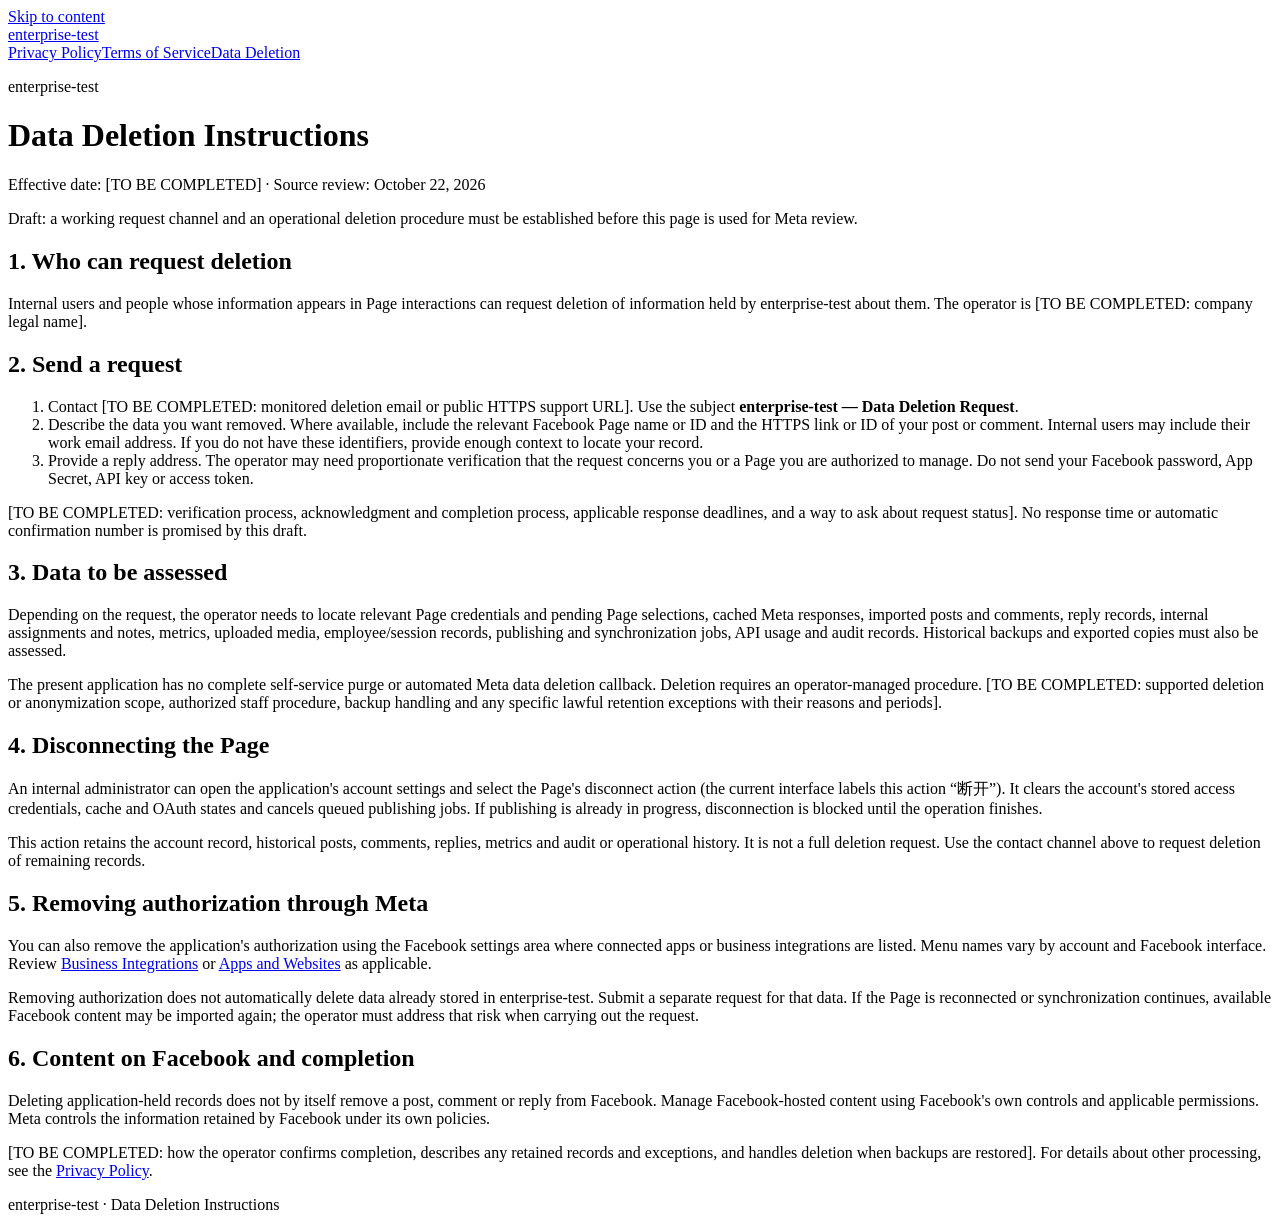
==== data-deletion.html @ a6639206 "Add data-deletion.html for enterprise-test legal website" ====
<!doctype html>
<html lang="en"><head><meta charset="utf-8"><meta name="viewport" content="width=device-width,initial-scale=1"><meta name="description" content="How to request deletion of data held by enterprise-test."><meta name="referrer" content="no-referrer"><title>Data Deletion Instructions | enterprise-test</title><link rel="stylesheet" href="styles.css"></head>
<body><a class="skip" href="https://vincentfeng666.github.io/enterprise-test-legal/data-deletion.html#main">Skip to content</a><header><a class="brand" href="https://vincentfeng666.github.io/enterprise-test-legal/">enterprise-test</a><nav aria-label="Legal pages"><a href="https://vincentfeng666.github.io/enterprise-test-legal/privacy-policy.html">Privacy Policy</a><a href="https://vincentfeng666.github.io/enterprise-test-legal/terms-of-service.html">Terms of Service</a><a aria-current="page" href="https://vincentfeng666.github.io/enterprise-test-legal/data-deletion.html">Data Deletion</a></nav></header>
<main id="main"><p class="eyebrow">enterprise-test</p><h1>Data Deletion Instructions</h1><p class="meta">Effective date: <span class="todo">[TO BE COMPLETED]</span> · Source review: October 22, 2026</p><p class="notice">Draft: a working request channel and an operational deletion procedure must be established before this page is used for Meta review.</p>
<h2>1. Who can request deletion</h2><p>Internal users and people whose information appears in Page interactions can request deletion of information held by enterprise-test about them. The operator is <span class="todo">[TO BE COMPLETED: company legal name]</span>.</p>
<h2>2. Send a request</h2><ol><li>Contact <span class="todo">[TO BE COMPLETED: monitored deletion email or public HTTPS support URL]</span>. Use the subject <strong>enterprise-test — Data Deletion Request</strong>.</li><li>Describe the data you want removed. Where available, include the relevant Facebook Page name or ID and the HTTPS link or ID of your post or comment. Internal users may include their work email address. If you do not have these identifiers, provide enough context to locate your record.</li><li>Provide a reply address. The operator may need proportionate verification that the request concerns you or a Page you are authorized to manage. Do not send your Facebook password, App Secret, API key or access token.</li></ol><p><span class="todo">[TO BE COMPLETED: verification process, acknowledgment and completion process, applicable response deadlines, and a way to ask about request status]</span>. No response time or automatic confirmation number is promised by this draft.</p>
<h2>3. Data to be assessed</h2><p>Depending on the request, the operator needs to locate relevant Page credentials and pending Page selections, cached Meta responses, imported posts and comments, reply records, internal assignments and notes, metrics, uploaded media, employee/session records, publishing and synchronization jobs, API usage and audit records. Historical backups and exported copies must also be assessed.</p><p>The present application has no complete self-service purge or automated Meta data deletion callback. Deletion requires an operator-managed procedure. <span class="todo">[TO BE COMPLETED: supported deletion or anonymization scope, authorized staff procedure, backup handling and any specific lawful retention exceptions with their reasons and periods]</span>.</p>
<h2>4. Disconnecting the Page</h2><p>An internal administrator can open the application's account settings and select the Page's disconnect action (the current interface labels this action “断开”). It clears the account's stored access credentials, cache and OAuth states and cancels queued publishing jobs. If publishing is already in progress, disconnection is blocked until the operation finishes.</p><p>This action retains the account record, historical posts, comments, replies, metrics and audit or operational history. It is not a full deletion request. Use the contact channel above to request deletion of remaining records.</p>
<h2>5. Removing authorization through Meta</h2><p>You can also remove the application's authorization using the Facebook settings area where connected apps or business integrations are listed. Menu names vary by account and Facebook interface. Review <a href="https://www.facebook.com/settings?tab=business_tools">Business Integrations</a> or <a href="https://www.facebook.com/settings?tab=applications">Apps and Websites</a> as applicable.</p><p>Removing authorization does not automatically delete data already stored in enterprise-test. Submit a separate request for that data. If the Page is reconnected or synchronization continues, available Facebook content may be imported again; the operator must address that risk when carrying out the request.</p>
<h2>6. Content on Facebook and completion</h2><p>Deleting application-held records does not by itself remove a post, comment or reply from Facebook. Manage Facebook-hosted content using Facebook's own controls and applicable permissions. Meta controls the information retained by Facebook under its own policies.</p><p><span class="todo">[TO BE COMPLETED: how the operator confirms completion, describes any retained records and exceptions, and handles deletion when backups are restored]</span>. For details about other processing, see the <a href="https://vincentfeng666.github.io/enterprise-test-legal/privacy-policy.html">Privacy Policy</a>.</p></main><footer>enterprise-test · Data Deletion Instructions</footer></body></html>
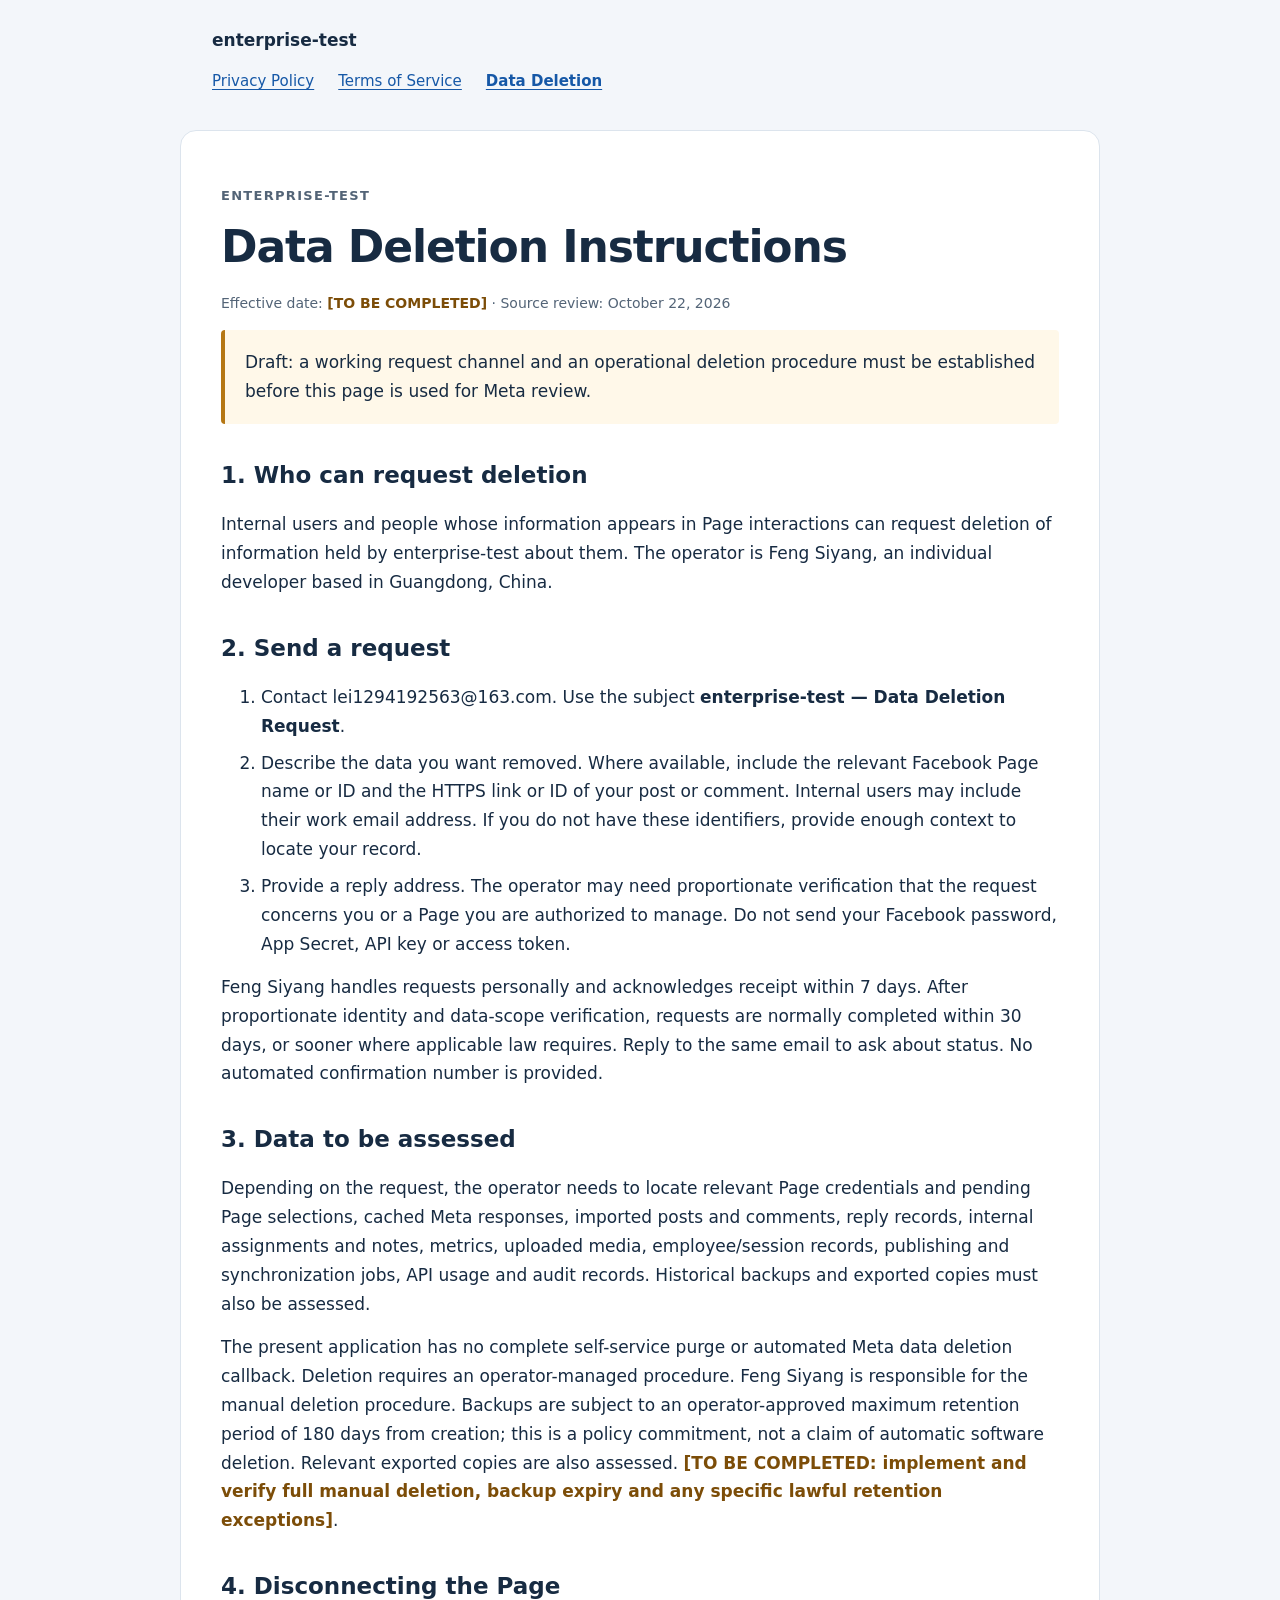
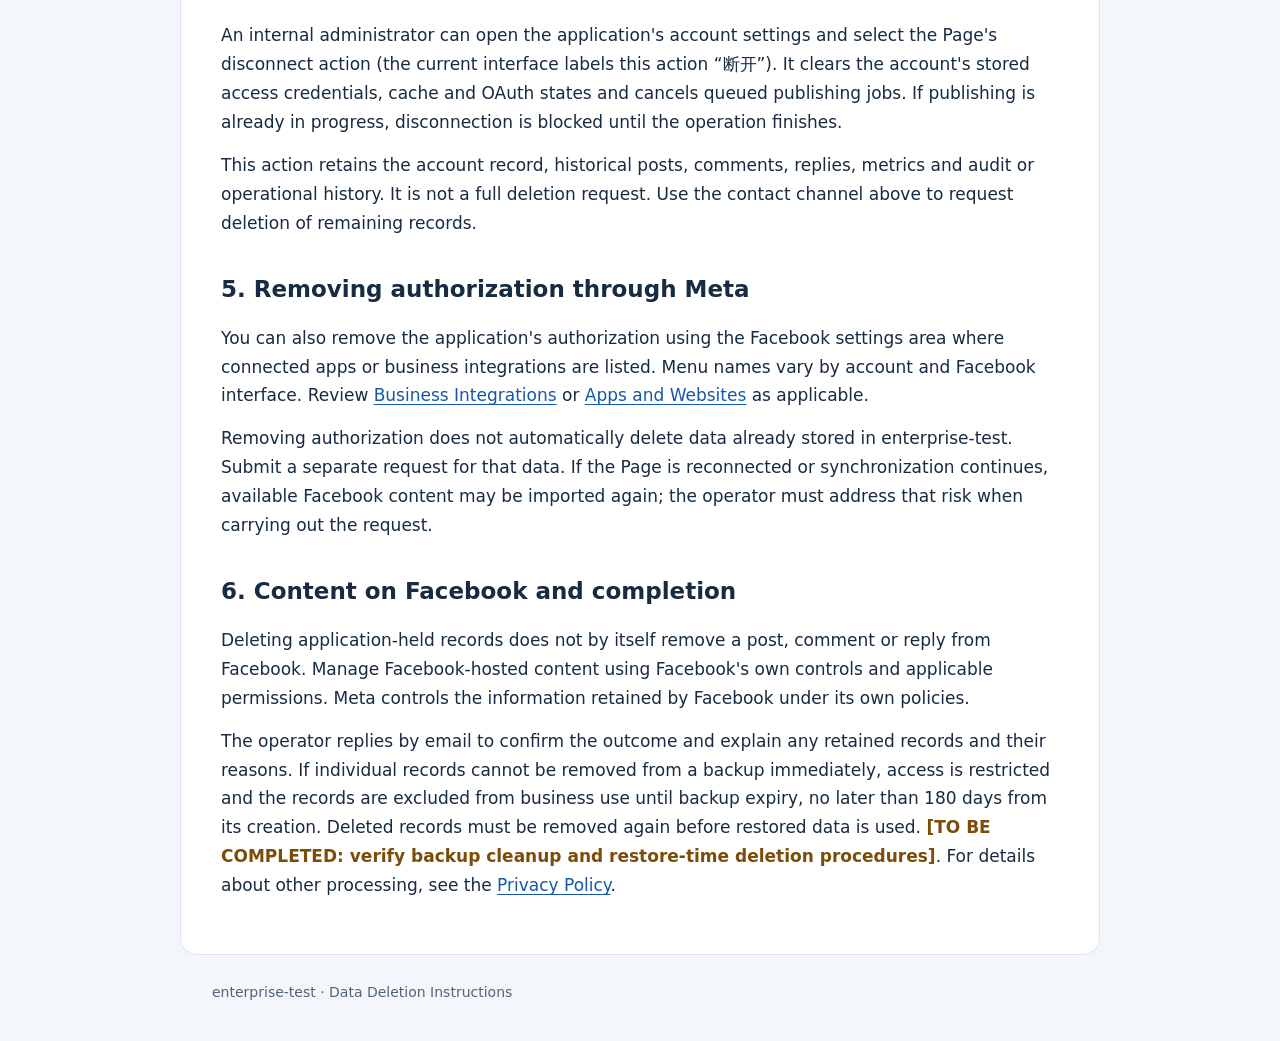
==== commit a001298f: "Fill confirmed individual operator, hosting and deletion policy details" ====
--- a/data-deletion.html
+++ b/data-deletion.html
@@ -2,9 +2,9 @@
 <html lang="en"><head><meta charset="utf-8"><meta name="viewport" content="width=device-width,initial-scale=1"><meta name="description" content="How to request deletion of data held by enterprise-test."><meta name="referrer" content="no-referrer"><title>Data Deletion Instructions | enterprise-test</title><link rel="stylesheet" href="styles.css"></head>
 <body><a class="skip" href="https://vincentfeng666.github.io/enterprise-test-legal/data-deletion.html#main">Skip to content</a><header><a class="brand" href="https://vincentfeng666.github.io/enterprise-test-legal/">enterprise-test</a><nav aria-label="Legal pages"><a href="https://vincentfeng666.github.io/enterprise-test-legal/privacy-policy.html">Privacy Policy</a><a href="https://vincentfeng666.github.io/enterprise-test-legal/terms-of-service.html">Terms of Service</a><a aria-current="page" href="https://vincentfeng666.github.io/enterprise-test-legal/data-deletion.html">Data Deletion</a></nav></header>
 <main id="main"><p class="eyebrow">enterprise-test</p><h1>Data Deletion Instructions</h1><p class="meta">Effective date: <span class="todo">[TO BE COMPLETED]</span> · Source review: October 22, 2026</p><p class="notice">Draft: a working request channel and an operational deletion procedure must be established before this page is used for Meta review.</p>
-<h2>1. Who can request deletion</h2><p>Internal users and people whose information appears in Page interactions can request deletion of information held by enterprise-test about them. The operator is <span class="todo">[TO BE COMPLETED: company legal name]</span>.</p>
-<h2>2. Send a request</h2><ol><li>Contact <span class="todo">[TO BE COMPLETED: monitored deletion email or public HTTPS support URL]</span>. Use the subject <strong>enterprise-test — Data Deletion Request</strong>.</li><li>Describe the data you want removed. Where available, include the relevant Facebook Page name or ID and the HTTPS link or ID of your post or comment. Internal users may include their work email address. If you do not have these identifiers, provide enough context to locate your record.</li><li>Provide a reply address. The operator may need proportionate verification that the request concerns you or a Page you are authorized to manage. Do not send your Facebook password, App Secret, API key or access token.</li></ol><p><span class="todo">[TO BE COMPLETED: verification process, acknowledgment and completion process, applicable response deadlines, and a way to ask about request status]</span>. No response time or automatic confirmation number is promised by this draft.</p>
-<h2>3. Data to be assessed</h2><p>Depending on the request, the operator needs to locate relevant Page credentials and pending Page selections, cached Meta responses, imported posts and comments, reply records, internal assignments and notes, metrics, uploaded media, employee/session records, publishing and synchronization jobs, API usage and audit records. Historical backups and exported copies must also be assessed.</p><p>The present application has no complete self-service purge or automated Meta data deletion callback. Deletion requires an operator-managed procedure. <span class="todo">[TO BE COMPLETED: supported deletion or anonymization scope, authorized staff procedure, backup handling and any specific lawful retention exceptions with their reasons and periods]</span>.</p>
+<h2>1. Who can request deletion</h2><p>Internal users and people whose information appears in Page interactions can request deletion of information held by enterprise-test about them. The operator is Feng Siyang, an individual developer based in Guangdong, China.</p>
+<h2>2. Send a request</h2><ol><li>Contact lei1294192563@163.com. Use the subject <strong>enterprise-test — Data Deletion Request</strong>.</li><li>Describe the data you want removed. Where available, include the relevant Facebook Page name or ID and the HTTPS link or ID of your post or comment. Internal users may include their work email address. If you do not have these identifiers, provide enough context to locate your record.</li><li>Provide a reply address. The operator may need proportionate verification that the request concerns you or a Page you are authorized to manage. Do not send your Facebook password, App Secret, API key or access token.</li></ol><p>Feng Siyang handles requests personally and acknowledges receipt within 7 days. After proportionate identity and data-scope verification, requests are normally completed within 30 days, or sooner where applicable law requires. Reply to the same email to ask about status. No automated confirmation number is provided.</p>
+<h2>3. Data to be assessed</h2><p>Depending on the request, the operator needs to locate relevant Page credentials and pending Page selections, cached Meta responses, imported posts and comments, reply records, internal assignments and notes, metrics, uploaded media, employee/session records, publishing and synchronization jobs, API usage and audit records. Historical backups and exported copies must also be assessed.</p><p>The present application has no complete self-service purge or automated Meta data deletion callback. Deletion requires an operator-managed procedure. Feng Siyang is responsible for the manual deletion procedure. Backups are subject to an operator-approved maximum retention period of 180 days from creation; this is a policy commitment, not a claim of automatic software deletion. Relevant exported copies are also assessed. <span class="todo">[TO BE COMPLETED: implement and verify full manual deletion, backup expiry and any specific lawful retention exceptions]</span>.</p>
 <h2>4. Disconnecting the Page</h2><p>An internal administrator can open the application's account settings and select the Page's disconnect action (the current interface labels this action “断开”). It clears the account's stored access credentials, cache and OAuth states and cancels queued publishing jobs. If publishing is already in progress, disconnection is blocked until the operation finishes.</p><p>This action retains the account record, historical posts, comments, replies, metrics and audit or operational history. It is not a full deletion request. Use the contact channel above to request deletion of remaining records.</p>
 <h2>5. Removing authorization through Meta</h2><p>You can also remove the application's authorization using the Facebook settings area where connected apps or business integrations are listed. Menu names vary by account and Facebook interface. Review <a href="https://www.facebook.com/settings?tab=business_tools">Business Integrations</a> or <a href="https://www.facebook.com/settings?tab=applications">Apps and Websites</a> as applicable.</p><p>Removing authorization does not automatically delete data already stored in enterprise-test. Submit a separate request for that data. If the Page is reconnected or synchronization continues, available Facebook content may be imported again; the operator must address that risk when carrying out the request.</p>
-<h2>6. Content on Facebook and completion</h2><p>Deleting application-held records does not by itself remove a post, comment or reply from Facebook. Manage Facebook-hosted content using Facebook's own controls and applicable permissions. Meta controls the information retained by Facebook under its own policies.</p><p><span class="todo">[TO BE COMPLETED: how the operator confirms completion, describes any retained records and exceptions, and handles deletion when backups are restored]</span>. For details about other processing, see the <a href="https://vincentfeng666.github.io/enterprise-test-legal/privacy-policy.html">Privacy Policy</a>.</p></main><footer>enterprise-test · Data Deletion Instructions</footer></body></html>
+<h2>6. Content on Facebook and completion</h2><p>Deleting application-held records does not by itself remove a post, comment or reply from Facebook. Manage Facebook-hosted content using Facebook's own controls and applicable permissions. Meta controls the information retained by Facebook under its own policies.</p><p>The operator replies by email to confirm the outcome and explain any retained records and their reasons. If individual records cannot be removed from a backup immediately, access is restricted and the records are excluded from business use until backup expiry, no later than 180 days from its creation. Deleted records must be removed again before restored data is used. <span class="todo">[TO BE COMPLETED: verify backup cleanup and restore-time deletion procedures]</span>. For details about other processing, see the <a href="https://vincentfeng666.github.io/enterprise-test-legal/privacy-policy.html">Privacy Policy</a>.</p></main><footer>enterprise-test · Data Deletion Instructions</footer></body></html>
--- a/styles.css
+++ b/styles.css
@@ -0,0 +1 @@
+:root{color-scheme:light;--ink:#172b42;--muted:#536477;--line:#dce4ed;--accent:#1658a7}*{box-sizing:border-box}body{margin:0;background:#f3f6fa;color:var(--ink);font:17px/1.7 system-ui,-apple-system,BlinkMacSystemFont,"Segoe UI",sans-serif}a{color:var(--accent);text-underline-offset:3px}a:focus-visible{outline:3px solid #e49b28;outline-offset:5px}header,main,footer{max-width:920px;margin:auto;padding:26px 32px}.brand{font-weight:750;text-decoration:none;color:var(--ink)}nav{display:flex;flex-wrap:wrap;gap:10px 24px;margin-top:14px;font-size:15px}nav a[aria-current=page]{font-weight:750}main{background:white;border:1px solid var(--line);border-radius:16px;padding:40px;margin-top:10px}h1{font-size:clamp(30px,5vw,44px);line-height:1.2;letter-spacing:-.025em;margin:8px 0 18px}h2{font-size:23px;line-height:1.35;margin-top:36px}p,ul,ol{margin:14px 0}li{margin:8px 0}.eyebrow{font-size:13px;font-weight:750;letter-spacing:.1em;text-transform:uppercase;color:var(--muted)}.meta,footer{font-size:14px;color:var(--muted)}.notice{padding:18px 20px;border-left:4px solid #b57714;background:#fff8e9;border-radius:4px}.todo{font-weight:650;color:#7c4d08;overflow-wrap:anywhere}.cards{display:grid;gap:16px;margin:26px 0}.card{display:block;border:1px solid var(--line);border-radius:10px;padding:20px;text-decoration:none}.card strong{display:block;font-size:20px}.card span{color:var(--muted)}.skip{position:absolute;left:-9999px}.skip:focus{left:16px;top:12px;background:white;padding:8px;z-index:1}footer{padding-bottom:36px}@media(max-width:600px){header,footer{padding:22px 20px}main{margin:0 12px;padding:26px 20px;border-radius:10px}body{font-size:16px}h2{font-size:21px}nav{gap:9px 16px}}@media print{body{background:white}header,footer{display:none}main{border:0;max-width:none;padding:0}.notice{background:none}}
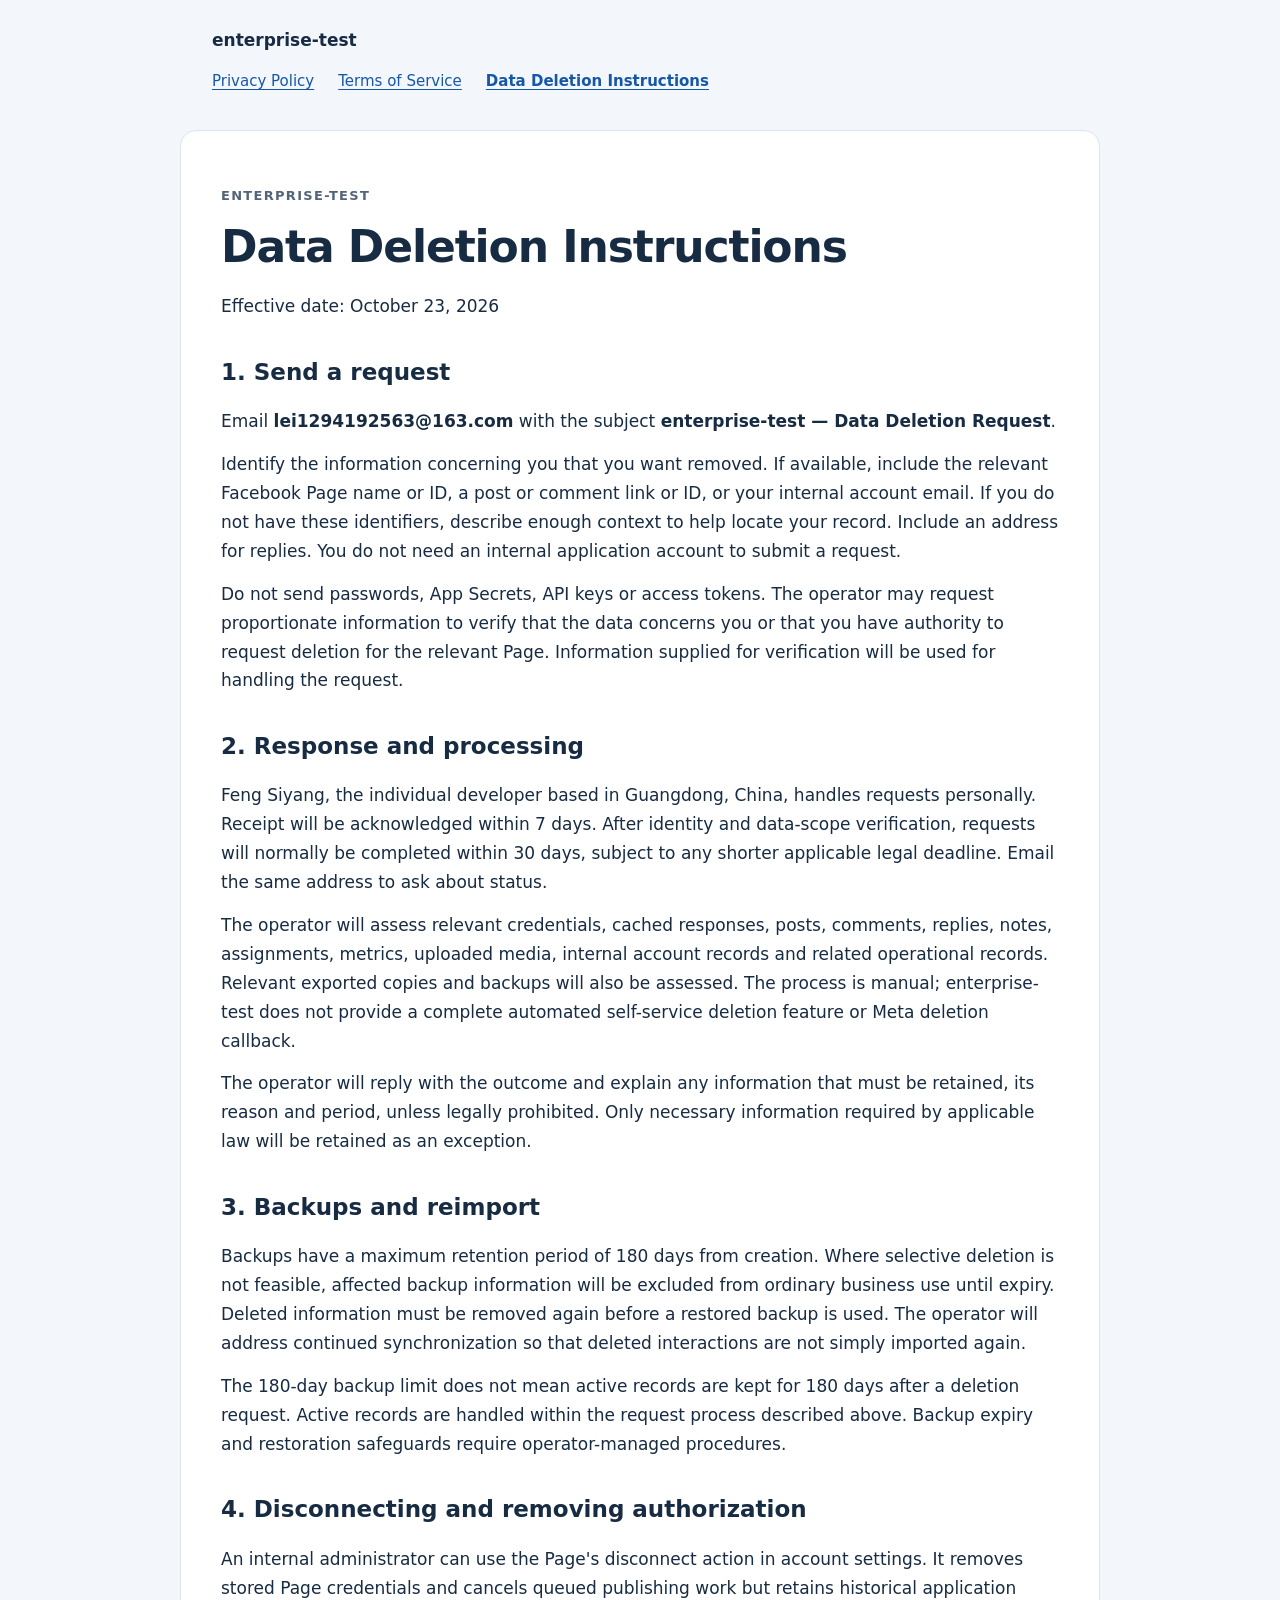
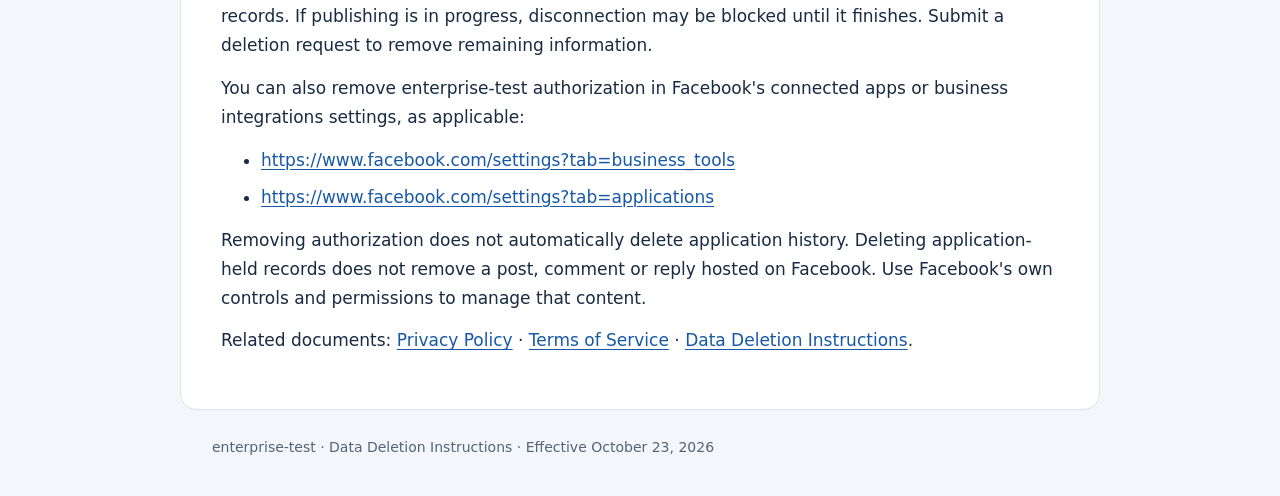
==== commit 7c998f82: "Publish adopted policies effective October 23, 2026" ====
--- a/data-deletion.html
+++ b/data-deletion.html
@@ -1,10 +1,20 @@
 <!doctype html>
-<html lang="en"><head><meta charset="utf-8"><meta name="viewport" content="width=device-width,initial-scale=1"><meta name="description" content="How to request deletion of data held by enterprise-test."><meta name="referrer" content="no-referrer"><title>Data Deletion Instructions | enterprise-test</title><link rel="stylesheet" href="styles.css"></head>
-<body><a class="skip" href="https://vincentfeng666.github.io/enterprise-test-legal/data-deletion.html#main">Skip to content</a><header><a class="brand" href="https://vincentfeng666.github.io/enterprise-test-legal/">enterprise-test</a><nav aria-label="Legal pages"><a href="https://vincentfeng666.github.io/enterprise-test-legal/privacy-policy.html">Privacy Policy</a><a href="https://vincentfeng666.github.io/enterprise-test-legal/terms-of-service.html">Terms of Service</a><a aria-current="page" href="https://vincentfeng666.github.io/enterprise-test-legal/data-deletion.html">Data Deletion</a></nav></header>
-<main id="main"><p class="eyebrow">enterprise-test</p><h1>Data Deletion Instructions</h1><p class="meta">Effective date: <span class="todo">[TO BE COMPLETED]</span> · Source review: October 22, 2026</p><p class="notice">Draft: a working request channel and an operational deletion procedure must be established before this page is used for Meta review.</p>
-<h2>1. Who can request deletion</h2><p>Internal users and people whose information appears in Page interactions can request deletion of information held by enterprise-test about them. The operator is Feng Siyang, an individual developer based in Guangdong, China.</p>
-<h2>2. Send a request</h2><ol><li>Contact lei1294192563@163.com. Use the subject <strong>enterprise-test — Data Deletion Request</strong>.</li><li>Describe the data you want removed. Where available, include the relevant Facebook Page name or ID and the HTTPS link or ID of your post or comment. Internal users may include their work email address. If you do not have these identifiers, provide enough context to locate your record.</li><li>Provide a reply address. The operator may need proportionate verification that the request concerns you or a Page you are authorized to manage. Do not send your Facebook password, App Secret, API key or access token.</li></ol><p>Feng Siyang handles requests personally and acknowledges receipt within 7 days. After proportionate identity and data-scope verification, requests are normally completed within 30 days, or sooner where applicable law requires. Reply to the same email to ask about status. No automated confirmation number is provided.</p>
-<h2>3. Data to be assessed</h2><p>Depending on the request, the operator needs to locate relevant Page credentials and pending Page selections, cached Meta responses, imported posts and comments, reply records, internal assignments and notes, metrics, uploaded media, employee/session records, publishing and synchronization jobs, API usage and audit records. Historical backups and exported copies must also be assessed.</p><p>The present application has no complete self-service purge or automated Meta data deletion callback. Deletion requires an operator-managed procedure. Feng Siyang is responsible for the manual deletion procedure. Backups are subject to an operator-approved maximum retention period of 180 days from creation; this is a policy commitment, not a claim of automatic software deletion. Relevant exported copies are also assessed. <span class="todo">[TO BE COMPLETED: implement and verify full manual deletion, backup expiry and any specific lawful retention exceptions]</span>.</p>
-<h2>4. Disconnecting the Page</h2><p>An internal administrator can open the application's account settings and select the Page's disconnect action (the current interface labels this action “断开”). It clears the account's stored access credentials, cache and OAuth states and cancels queued publishing jobs. If publishing is already in progress, disconnection is blocked until the operation finishes.</p><p>This action retains the account record, historical posts, comments, replies, metrics and audit or operational history. It is not a full deletion request. Use the contact channel above to request deletion of remaining records.</p>
-<h2>5. Removing authorization through Meta</h2><p>You can also remove the application's authorization using the Facebook settings area where connected apps or business integrations are listed. Menu names vary by account and Facebook interface. Review <a href="https://www.facebook.com/settings?tab=business_tools">Business Integrations</a> or <a href="https://www.facebook.com/settings?tab=applications">Apps and Websites</a> as applicable.</p><p>Removing authorization does not automatically delete data already stored in enterprise-test. Submit a separate request for that data. If the Page is reconnected or synchronization continues, available Facebook content may be imported again; the operator must address that risk when carrying out the request.</p>
-<h2>6. Content on Facebook and completion</h2><p>Deleting application-held records does not by itself remove a post, comment or reply from Facebook. Manage Facebook-hosted content using Facebook's own controls and applicable permissions. Meta controls the information retained by Facebook under its own policies.</p><p>The operator replies by email to confirm the outcome and explain any retained records and their reasons. If individual records cannot be removed from a backup immediately, access is restricted and the records are excluded from business use until backup expiry, no later than 180 days from its creation. Deleted records must be removed again before restored data is used. <span class="todo">[TO BE COMPLETED: verify backup cleanup and restore-time deletion procedures]</span>. For details about other processing, see the <a href="https://vincentfeng666.github.io/enterprise-test-legal/privacy-policy.html">Privacy Policy</a>.</p></main><footer>enterprise-test · Data Deletion Instructions</footer></body></html>
+<html lang="en"><head><meta charset="utf-8"><meta name="viewport" content="width=device-width,initial-scale=1"><meta name="referrer" content="no-referrer"><meta name="description" content="Data Deletion Instructions for enterprise-test."><title>Data Deletion Instructions | enterprise-test</title><link rel="stylesheet" href="styles.css"></head><body><a class="skip" href="https://vincentfeng666.github.io/enterprise-test-legal/data-deletion.html#main">Skip to content</a><header><a class="brand" href="https://vincentfeng666.github.io/enterprise-test-legal/">enterprise-test</a><nav aria-label="Legal pages"><a href="https://vincentfeng666.github.io/enterprise-test-legal/privacy-policy.html">Privacy Policy</a><a href="https://vincentfeng666.github.io/enterprise-test-legal/terms-of-service.html">Terms of Service</a><a aria-current="page" href="https://vincentfeng666.github.io/enterprise-test-legal/data-deletion.html">Data Deletion Instructions</a></nav></header><main id="main"><p class="eyebrow">enterprise-test</p><h1>Data Deletion Instructions</h1>
+<p>Effective date: October 23, 2026</p>
+<h2>1. Send a request</h2>
+<p>Email <strong>lei1294192563@163.com</strong> with the subject <strong>enterprise-test — Data Deletion Request</strong>.</p>
+<p>Identify the information concerning you that you want removed. If available, include the relevant Facebook Page name or ID, a post or comment link or ID, or your internal account email. If you do not have these identifiers, describe enough context to help locate your record. Include an address for replies. You do not need an internal application account to submit a request.</p>
+<p>Do not send passwords, App Secrets, API keys or access tokens. The operator may request proportionate information to verify that the data concerns you or that you have authority to request deletion for the relevant Page. Information supplied for verification will be used for handling the request.</p>
+<h2>2. Response and processing</h2>
+<p>Feng Siyang, the individual developer based in Guangdong, China, handles requests personally. Receipt will be acknowledged within 7 days. After identity and data-scope verification, requests will normally be completed within 30 days, subject to any shorter applicable legal deadline. Email the same address to ask about status.</p>
+<p>The operator will assess relevant credentials, cached responses, posts, comments, replies, notes, assignments, metrics, uploaded media, internal account records and related operational records. Relevant exported copies and backups will also be assessed. The process is manual; enterprise-test does not provide a complete automated self-service deletion feature or Meta deletion callback.</p>
+<p>The operator will reply with the outcome and explain any information that must be retained, its reason and period, unless legally prohibited. Only necessary information required by applicable law will be retained as an exception.</p>
+<h2>3. Backups and reimport</h2>
+<p>Backups have a maximum retention period of 180 days from creation. Where selective deletion is not feasible, affected backup information will be excluded from ordinary business use until expiry. Deleted information must be removed again before a restored backup is used. The operator will address continued synchronization so that deleted interactions are not simply imported again.</p>
+<p>The 180-day backup limit does not mean active records are kept for 180 days after a deletion request. Active records are handled within the request process described above. Backup expiry and restoration safeguards require operator-managed procedures.</p>
+<h2>4. Disconnecting and removing authorization</h2>
+<p>An internal administrator can use the Page's disconnect action in account settings. It removes stored Page credentials and cancels queued publishing work but retains historical application records. If publishing is in progress, disconnection may be blocked until it finishes. Submit a deletion request to remove remaining information.</p>
+<p>You can also remove enterprise-test authorization in Facebook's connected apps or business integrations settings, as applicable:</p>
+<ul><li><a href="https://www.facebook.com/settings?tab=business_tools">https://www.facebook.com/settings?tab=business_tools</a></li><li><a href="https://www.facebook.com/settings?tab=applications">https://www.facebook.com/settings?tab=applications</a></li></ul>
+<p>Removing authorization does not automatically delete application history. Deleting application-held records does not remove a post, comment or reply hosted on Facebook. Use Facebook's own controls and permissions to manage that content.</p><p>Related documents: <a href="https://vincentfeng666.github.io/enterprise-test-legal/privacy-policy.html">Privacy Policy</a> · <a href="https://vincentfeng666.github.io/enterprise-test-legal/terms-of-service.html">Terms of Service</a> · <a href="https://vincentfeng666.github.io/enterprise-test-legal/data-deletion.html">Data Deletion Instructions</a>.</p>
+</main><footer>enterprise-test · Data Deletion Instructions · Effective October 23, 2026</footer></body></html>
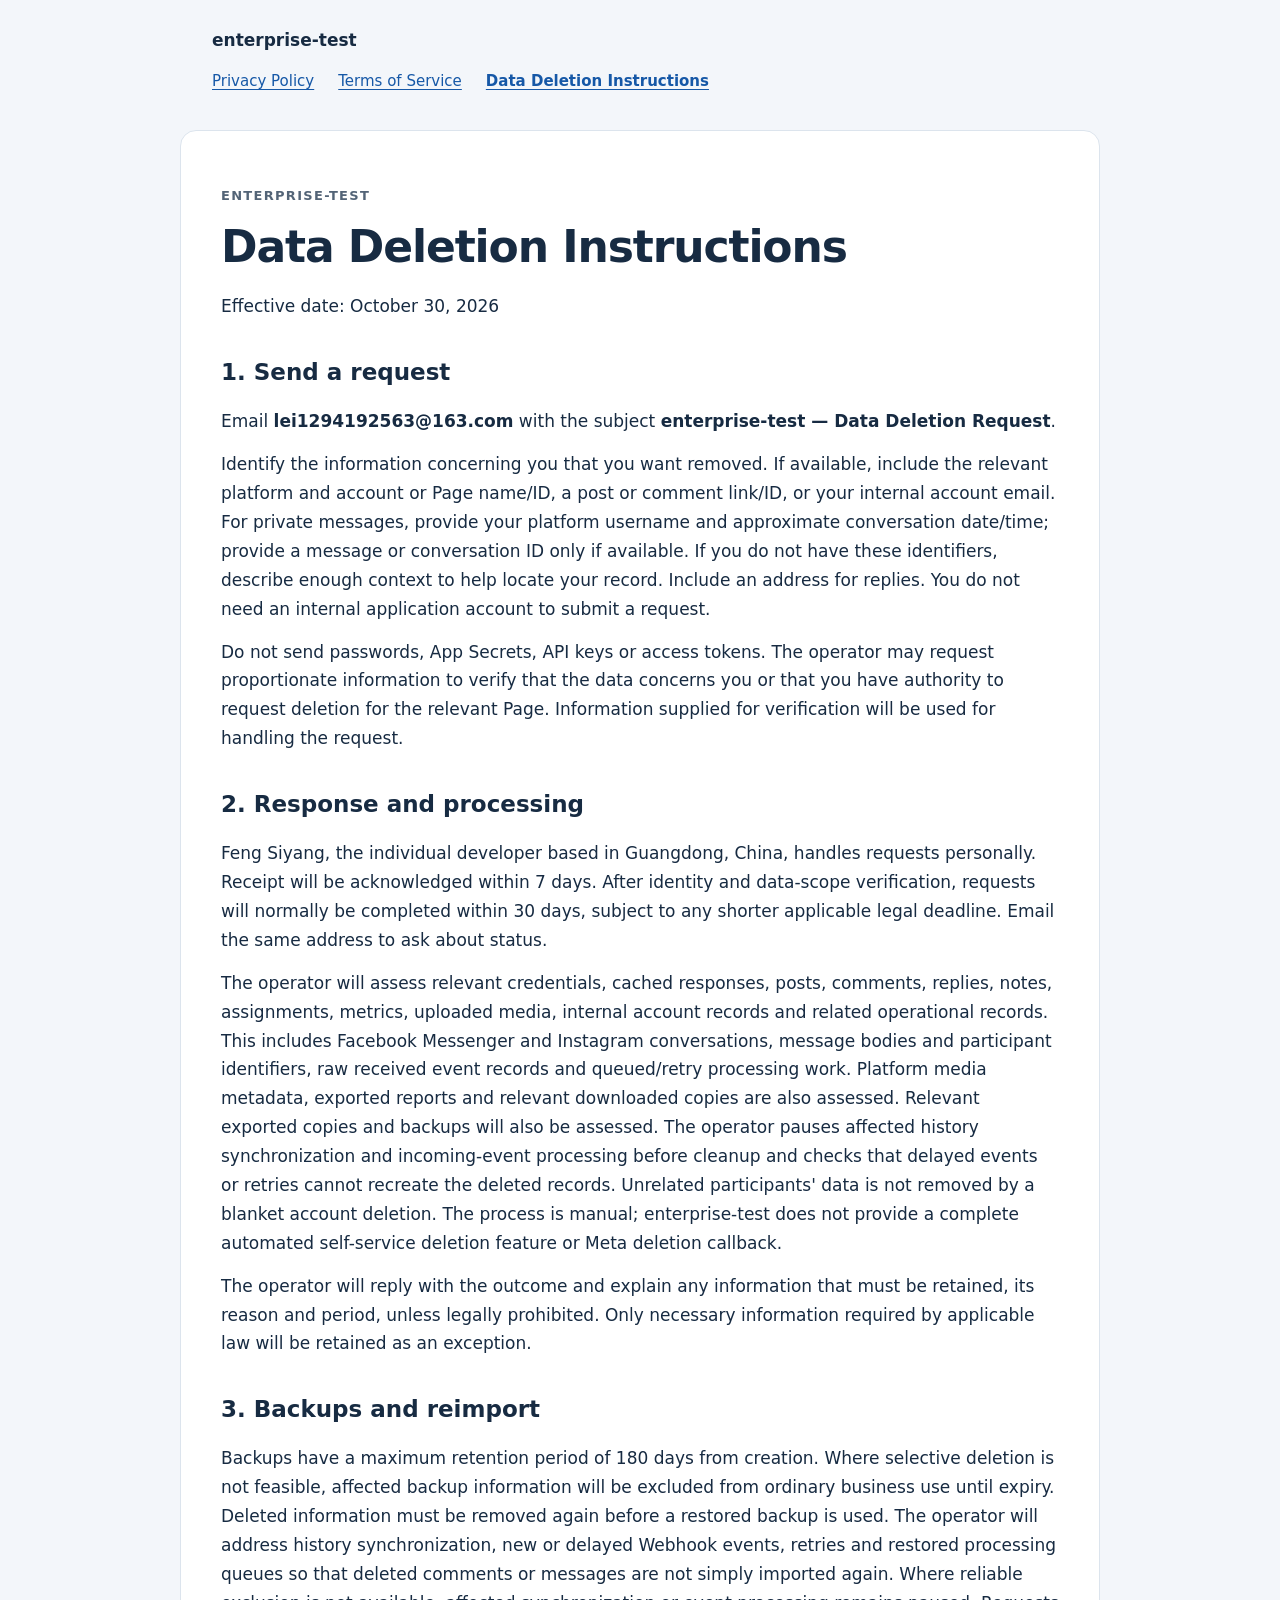
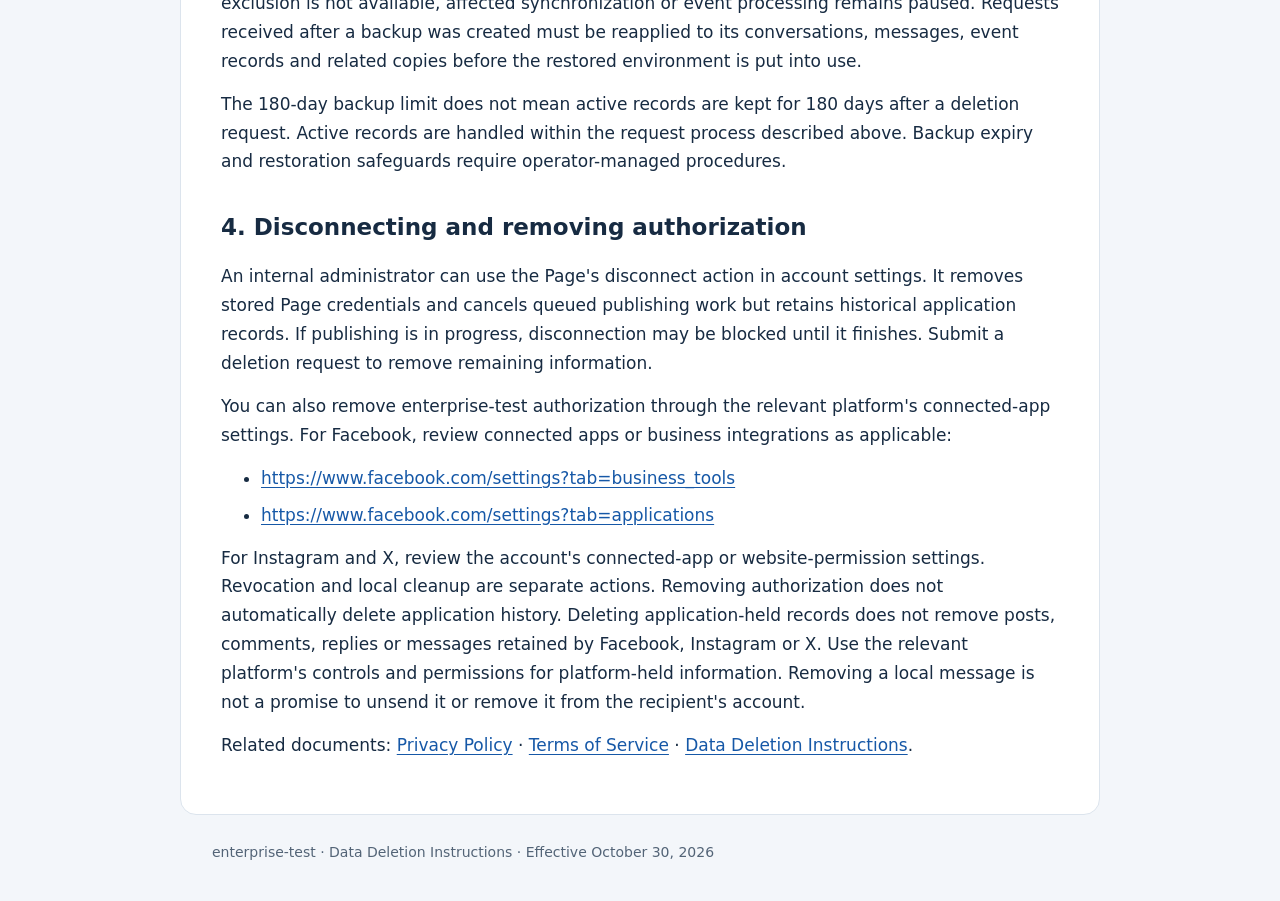
==== commit cbcda2d7: "Update privacy and deletion policies for Meta messages and three-platform data, October 30, 2026" ====
--- a/data-deletion.html
+++ b/data-deletion.html
@@ -1,20 +1,20 @@
 <!doctype html>
 <html lang="en"><head><meta charset="utf-8"><meta name="viewport" content="width=device-width,initial-scale=1"><meta name="referrer" content="no-referrer"><meta name="description" content="Data Deletion Instructions for enterprise-test."><title>Data Deletion Instructions | enterprise-test</title><link rel="stylesheet" href="styles.css"></head><body><a class="skip" href="https://vincentfeng666.github.io/enterprise-test-legal/data-deletion.html#main">Skip to content</a><header><a class="brand" href="https://vincentfeng666.github.io/enterprise-test-legal/">enterprise-test</a><nav aria-label="Legal pages"><a href="https://vincentfeng666.github.io/enterprise-test-legal/privacy-policy.html">Privacy Policy</a><a href="https://vincentfeng666.github.io/enterprise-test-legal/terms-of-service.html">Terms of Service</a><a aria-current="page" href="https://vincentfeng666.github.io/enterprise-test-legal/data-deletion.html">Data Deletion Instructions</a></nav></header><main id="main"><p class="eyebrow">enterprise-test</p><h1>Data Deletion Instructions</h1>
-<p>Effective date: October 23, 2026</p>
+<p>Effective date: October 30, 2026</p>
 <h2>1. Send a request</h2>
 <p>Email <strong>lei1294192563@163.com</strong> with the subject <strong>enterprise-test — Data Deletion Request</strong>.</p>
-<p>Identify the information concerning you that you want removed. If available, include the relevant Facebook Page name or ID, a post or comment link or ID, or your internal account email. If you do not have these identifiers, describe enough context to help locate your record. Include an address for replies. You do not need an internal application account to submit a request.</p>
+<p>Identify the information concerning you that you want removed. If available, include the relevant platform and account or Page name/ID, a post or comment link/ID, or your internal account email. For private messages, provide your platform username and approximate conversation date/time; provide a message or conversation ID only if available. If you do not have these identifiers, describe enough context to help locate your record. Include an address for replies. You do not need an internal application account to submit a request.</p>
 <p>Do not send passwords, App Secrets, API keys or access tokens. The operator may request proportionate information to verify that the data concerns you or that you have authority to request deletion for the relevant Page. Information supplied for verification will be used for handling the request.</p>
 <h2>2. Response and processing</h2>
 <p>Feng Siyang, the individual developer based in Guangdong, China, handles requests personally. Receipt will be acknowledged within 7 days. After identity and data-scope verification, requests will normally be completed within 30 days, subject to any shorter applicable legal deadline. Email the same address to ask about status.</p>
-<p>The operator will assess relevant credentials, cached responses, posts, comments, replies, notes, assignments, metrics, uploaded media, internal account records and related operational records. Relevant exported copies and backups will also be assessed. The process is manual; enterprise-test does not provide a complete automated self-service deletion feature or Meta deletion callback.</p>
+<p>The operator will assess relevant credentials, cached responses, posts, comments, replies, notes, assignments, metrics, uploaded media, internal account records and related operational records. This includes Facebook Messenger and Instagram conversations, message bodies and participant identifiers, raw received event records and queued/retry processing work. Platform media metadata, exported reports and relevant downloaded copies are also assessed. Relevant exported copies and backups will also be assessed. The operator pauses affected history synchronization and incoming-event processing before cleanup and checks that delayed events or retries cannot recreate the deleted records. Unrelated participants' data is not removed by a blanket account deletion. The process is manual; enterprise-test does not provide a complete automated self-service deletion feature or Meta deletion callback.</p>
 <p>The operator will reply with the outcome and explain any information that must be retained, its reason and period, unless legally prohibited. Only necessary information required by applicable law will be retained as an exception.</p>
 <h2>3. Backups and reimport</h2>
-<p>Backups have a maximum retention period of 180 days from creation. Where selective deletion is not feasible, affected backup information will be excluded from ordinary business use until expiry. Deleted information must be removed again before a restored backup is used. The operator will address continued synchronization so that deleted interactions are not simply imported again.</p>
+<p>Backups have a maximum retention period of 180 days from creation. Where selective deletion is not feasible, affected backup information will be excluded from ordinary business use until expiry. Deleted information must be removed again before a restored backup is used. The operator will address history synchronization, new or delayed Webhook events, retries and restored processing queues so that deleted comments or messages are not simply imported again. Where reliable exclusion is not available, affected synchronization or event processing remains paused. Requests received after a backup was created must be reapplied to its conversations, messages, event records and related copies before the restored environment is put into use.</p>
 <p>The 180-day backup limit does not mean active records are kept for 180 days after a deletion request. Active records are handled within the request process described above. Backup expiry and restoration safeguards require operator-managed procedures.</p>
 <h2>4. Disconnecting and removing authorization</h2>
 <p>An internal administrator can use the Page's disconnect action in account settings. It removes stored Page credentials and cancels queued publishing work but retains historical application records. If publishing is in progress, disconnection may be blocked until it finishes. Submit a deletion request to remove remaining information.</p>
-<p>You can also remove enterprise-test authorization in Facebook's connected apps or business integrations settings, as applicable:</p>
+<p>You can also remove enterprise-test authorization through the relevant platform's connected-app settings. For Facebook, review connected apps or business integrations as applicable:</p>
 <ul><li><a href="https://www.facebook.com/settings?tab=business_tools">https://www.facebook.com/settings?tab=business_tools</a></li><li><a href="https://www.facebook.com/settings?tab=applications">https://www.facebook.com/settings?tab=applications</a></li></ul>
-<p>Removing authorization does not automatically delete application history. Deleting application-held records does not remove a post, comment or reply hosted on Facebook. Use Facebook's own controls and permissions to manage that content.</p><p>Related documents: <a href="https://vincentfeng666.github.io/enterprise-test-legal/privacy-policy.html">Privacy Policy</a> · <a href="https://vincentfeng666.github.io/enterprise-test-legal/terms-of-service.html">Terms of Service</a> · <a href="https://vincentfeng666.github.io/enterprise-test-legal/data-deletion.html">Data Deletion Instructions</a>.</p>
-</main><footer>enterprise-test · Data Deletion Instructions · Effective October 23, 2026</footer></body></html>
+<p>For Instagram and X, review the account's connected-app or website-permission settings. Revocation and local cleanup are separate actions. Removing authorization does not automatically delete application history. Deleting application-held records does not remove posts, comments, replies or messages retained by Facebook, Instagram or X. Use the relevant platform's controls and permissions for platform-held information. Removing a local message is not a promise to unsend it or remove it from the recipient's account.</p><p>Related documents: <a href="https://vincentfeng666.github.io/enterprise-test-legal/privacy-policy.html">Privacy Policy</a> · <a href="https://vincentfeng666.github.io/enterprise-test-legal/terms-of-service.html">Terms of Service</a> · <a href="https://vincentfeng666.github.io/enterprise-test-legal/data-deletion.html">Data Deletion Instructions</a>.</p>
+</main><footer>enterprise-test · Data Deletion Instructions · Effective October 30, 2026</footer></body></html>
